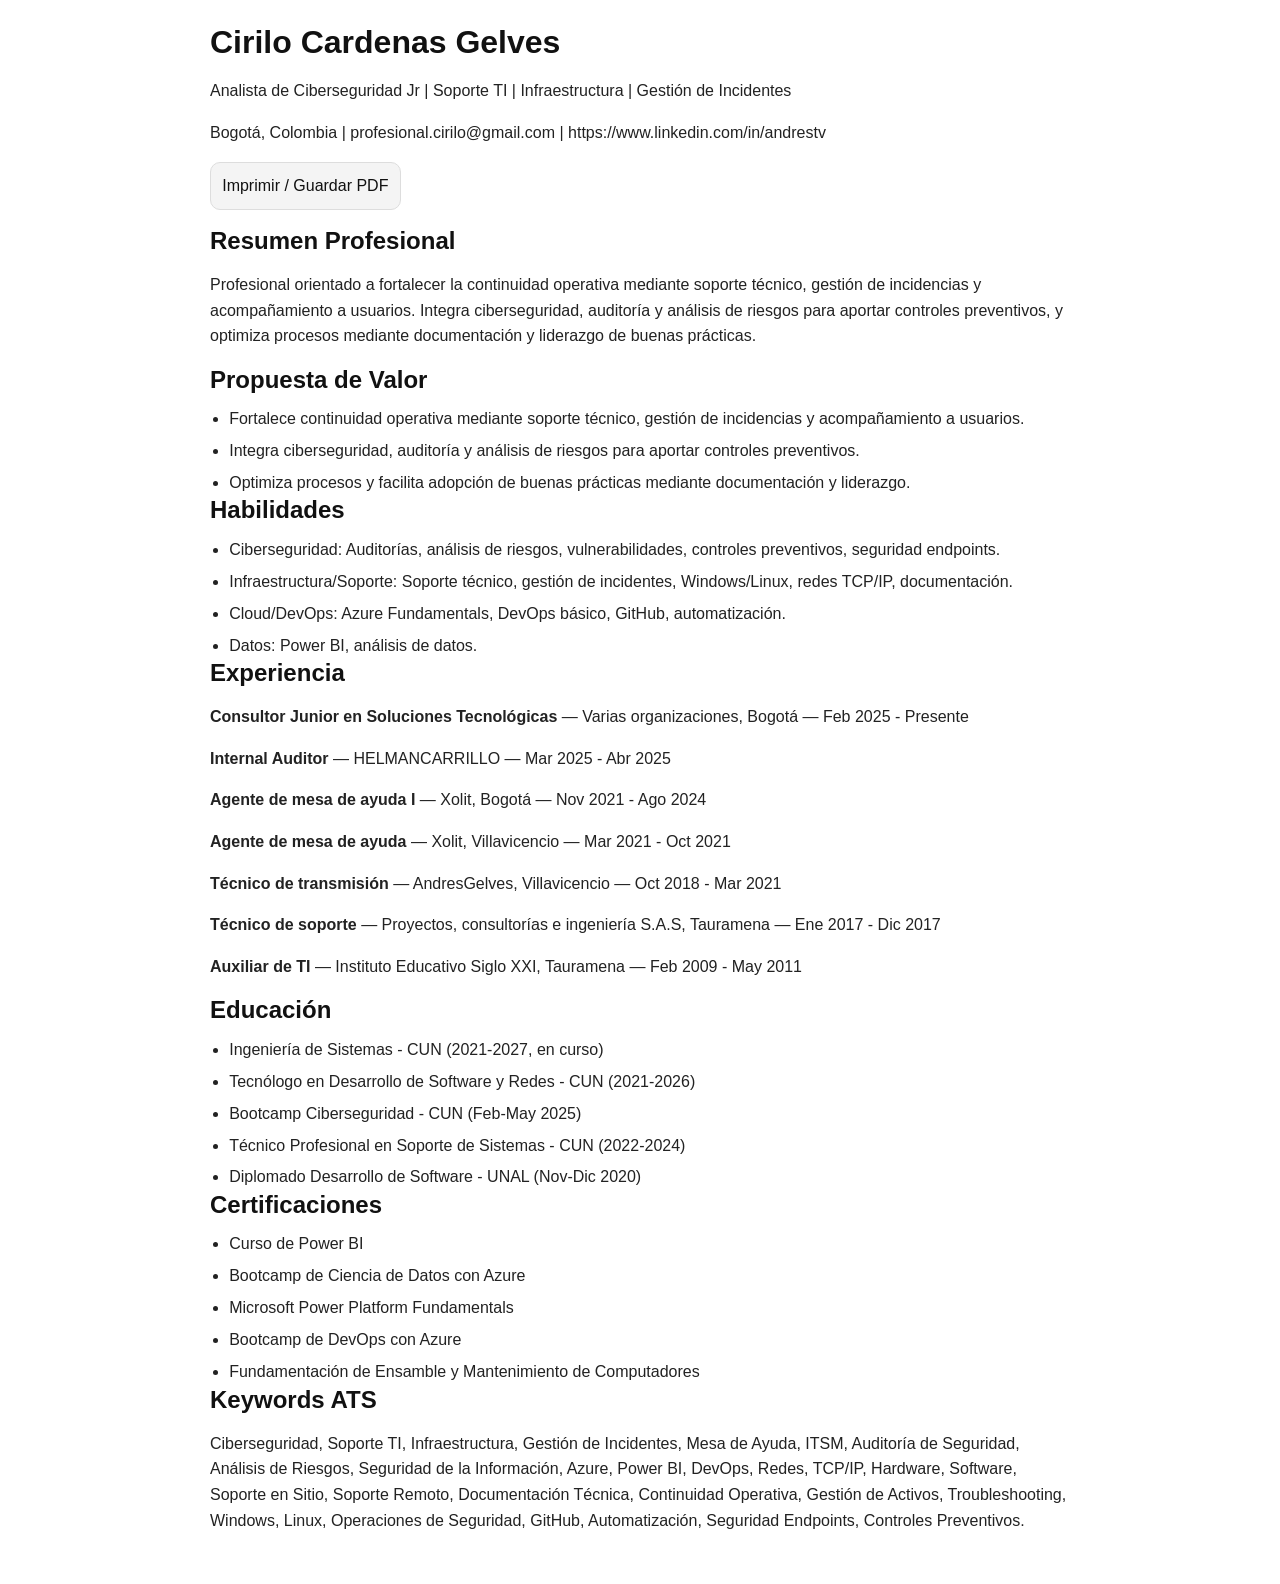
==== ats.html @ eefa68fd "feat: add interactive CV website with ATS-ready page" ====
<!doctype html>
<html lang="es">
  <head>
    <meta charset="UTF-8" />
    <meta name="viewport" content="width=device-width, initial-scale=1.0" />
    <meta
      name="description"
      content="CV ATS de Cirilo Cardenas Gelves para procesos de selección y exportación a PDF."
    />
    <title>CV ATS | Cirilo Cardenas Gelves</title>
    <link rel="stylesheet" href="/assets/css/styles.css" />
  </head>
  <body class="ats-body">
    <main class="ats-wrapper" id="ats-content">
      <header class="ats-header">
        <h1>Cirilo Cardenas Gelves</h1>
        <p>Analista de Ciberseguridad Jr | Soporte TI | Infraestructura | Gestión de Incidentes</p>
        <p>Bogotá, Colombia | profesional.cirilo@gmail.com | https://www.linkedin.com/in/andrestv</p>
        <button type="button" id="print-ats">Imprimir / Guardar PDF</button>
      </header>

      <section>
        <h2>Resumen Profesional</h2>
        <p>
          Profesional orientado a fortalecer la continuidad operativa mediante soporte técnico,
          gestión de incidencias y acompañamiento a usuarios. Integra ciberseguridad, auditoría y
          análisis de riesgos para aportar controles preventivos, y optimiza procesos mediante
          documentación y liderazgo de buenas prácticas.
        </p>
      </section>

      <section>
        <h2>Propuesta de Valor</h2>
        <ul>
          <li>
            Fortalece continuidad operativa mediante soporte técnico, gestión de incidencias y
            acompañamiento a usuarios.
          </li>
          <li>
            Integra ciberseguridad, auditoría y análisis de riesgos para aportar controles
            preventivos.
          </li>
          <li>
            Optimiza procesos y facilita adopción de buenas prácticas mediante documentación y
            liderazgo.
          </li>
        </ul>
      </section>

      <section>
        <h2>Habilidades</h2>
        <ul>
          <li>
            Ciberseguridad: Auditorías, análisis de riesgos, vulnerabilidades, controles
            preventivos, seguridad endpoints.
          </li>
          <li>
            Infraestructura/Soporte: Soporte técnico, gestión de incidentes, Windows/Linux, redes
            TCP/IP, documentación.
          </li>
          <li>Cloud/DevOps: Azure Fundamentals, DevOps básico, GitHub, automatización.</li>
          <li>Datos: Power BI, análisis de datos.</li>
        </ul>
      </section>

      <section>
        <h2>Experiencia</h2>
        <p><strong>Consultor Junior en Soluciones Tecnológicas</strong> — Varias organizaciones, Bogotá — Feb 2025 - Presente</p>
        <p><strong>Internal Auditor</strong> — HELMANCARRILLO — Mar 2025 - Abr 2025</p>
        <p><strong>Agente de mesa de ayuda I</strong> — Xolit, Bogotá — Nov 2021 - Ago 2024</p>
        <p><strong>Agente de mesa de ayuda</strong> — Xolit, Villavicencio — Mar 2021 - Oct 2021</p>
        <p><strong>Técnico de transmisión</strong> — AndresGelves, Villavicencio — Oct 2018 - Mar 2021</p>
        <p><strong>Técnico de soporte</strong> — Proyectos, consultorías e ingeniería S.A.S, Tauramena — Ene 2017 - Dic 2017</p>
        <p><strong>Auxiliar de TI</strong> — Instituto Educativo Siglo XXI, Tauramena — Feb 2009 - May 2011</p>
      </section>

      <section>
        <h2>Educación</h2>
        <ul>
          <li>Ingeniería de Sistemas - CUN (2021-2027, en curso)</li>
          <li>Tecnólogo en Desarrollo de Software y Redes - CUN (2021-2026)</li>
          <li>Bootcamp Ciberseguridad - CUN (Feb-May 2025)</li>
          <li>Técnico Profesional en Soporte de Sistemas - CUN (2022-2024)</li>
          <li>Diplomado Desarrollo de Software - UNAL (Nov-Dic 2020)</li>
        </ul>
      </section>

      <section>
        <h2>Certificaciones</h2>
        <ul>
          <li>Curso de Power BI</li>
          <li>Bootcamp de Ciencia de Datos con Azure</li>
          <li>Microsoft Power Platform Fundamentals</li>
          <li>Bootcamp de DevOps con Azure</li>
          <li>Fundamentación de Ensamble y Mantenimiento de Computadores</li>
        </ul>
      </section>

      <section>
        <h2>Keywords ATS</h2>
        <p>
          Ciberseguridad, Soporte TI, Infraestructura, Gestión de Incidentes, Mesa de Ayuda,
          ITSM, Auditoría de Seguridad, Análisis de Riesgos, Seguridad de la Información, Azure,
          Power BI, DevOps, Redes, TCP/IP, Hardware, Software, Soporte en Sitio, Soporte
          Remoto, Documentación Técnica, Continuidad Operativa, Gestión de Activos,
          Troubleshooting, Windows, Linux, Operaciones de Seguridad, GitHub, Automatización,
          Seguridad Endpoints, Controles Preventivos.
        </p>
      </section>
    </main>

    <script src="/assets/js/app.js"></script>
  </body>
</html>
---- assets/css/styles.css ----
:root {
  --bg: #081529;
  --surface: #10233f;
  --surface-2: #17345f;
  --text: #e7eef8;
  --muted: #b7c6da;
  --accent: #5fa8ff;
  --border: #28466f;
  --highlight: #ffe78a;
  --shadow: 0 8px 24px rgba(0, 0, 0, 0.25);
}

body.theme-light {
  --bg: #f3f7fc;
  --surface: #ffffff;
  --surface-2: #ecf3fb;
  --text: #162338;
  --muted: #4d607c;
  --accent: #005ecb;
  --border: #d5e1f0;
  --highlight: #fff3a8;
  --shadow: 0 8px 24px rgba(10, 42, 88, 0.08);
}

* {
  box-sizing: border-box;
}

html {
  scroll-behavior: smooth;
}

body {
  margin: 0;
  font-family: Inter, Segoe UI, Roboto, Helvetica, Arial, sans-serif;
  line-height: 1.6;
  background: var(--bg);
  color: var(--text);
}

a {
  color: var(--accent);
  text-decoration: none;
}

a:hover {
  text-decoration: underline;
}

.container {
  width: min(1120px, 92%);
  margin: 0 auto;
}

.site-header {
  position: sticky;
  top: 0;
  z-index: 10;
  background: color-mix(in srgb, var(--bg) 88%, transparent);
  backdrop-filter: blur(10px);
  border-bottom: 1px solid var(--border);
}

.header-inner {
  display: flex;
  justify-content: space-between;
  align-items: center;
  gap: 1rem;
  padding: 0.8rem 0;
}

.brand {
  font-weight: 700;
  font-size: 1.05rem;
}

.nav-list {
  margin: 0;
  padding: 0;
  list-style: none;
  display: flex;
  flex-wrap: wrap;
  gap: 0.8rem;
}

.page-grid {
  display: grid;
  grid-template-columns: 290px 1fr;
  gap: 1.2rem;
  padding: 1.2rem 0 2rem;
}

.sidebar {
  position: sticky;
  top: 78px;
  align-self: start;
  display: grid;
  gap: 1rem;
}

.main-content {
  display: grid;
  gap: 1rem;
}

.card {
  background: var(--surface);
  border: 1px solid var(--border);
  border-radius: 14px;
  padding: 1rem;
  box-shadow: var(--shadow);
}

.card-title {
  margin: 0 0 0.7rem;
  font-size: 1rem;
}

.headline {
  color: var(--muted);
  margin-top: -0.2rem;
}

h1,
h2,
h3 {
  line-height: 1.25;
}

h1 {
  margin: 0;
}

h2 {
  margin: 0 0 0.7rem;
}

ul,
ol {
  margin: 0;
  padding-left: 1.2rem;
}

li + li {
  margin-top: 0.4rem;
}

input[type='search'],
button,
.button {
  width: 100%;
  border-radius: 10px;
  border: 1px solid var(--border);
  background: var(--surface-2);
  color: var(--text);
  padding: 0.65rem 0.7rem;
  font: inherit;
}

.actions {
  display: grid;
  gap: 0.55rem;
}

button,
.button {
  cursor: pointer;
  text-align: center;
  display: inline-block;
}

.button:hover,
button:hover {
  filter: brightness(1.08);
  text-decoration: none;
}

.search-count {
  margin: 0.5rem 0 0;
  color: var(--muted);
  font-size: 0.9rem;
}

mark.cv-highlight {
  background: var(--highlight);
  color: #1a1a1a;
  padding: 0 0.1em;
  border-radius: 0.15em;
}

.site-footer {
  border-top: 1px solid var(--border);
  padding: 0.9rem 0;
  color: var(--muted);
}

.sr-only {
  position: absolute;
  width: 1px;
  height: 1px;
  padding: 0;
  margin: -1px;
  overflow: hidden;
  clip: rect(0, 0, 0, 0);
  white-space: nowrap;
  border: 0;
}

.ats-body {
  background: #fff;
  color: #121212;
}

.ats-wrapper {
  width: min(860px, 92%);
  margin: 1.2rem auto 2rem;
  padding: 0.2rem 0;
}

.ats-wrapper h1,
.ats-wrapper h2,
.ats-wrapper h3 {
  color: #111;
}

.ats-wrapper p,
.ats-wrapper li {
  color: #222;
}

.ats-header {
  margin-bottom: 1rem;
}

.ats-header button {
  width: auto;
  background: #f4f4f4;
  color: #111;
  border-color: #ddd;
}

@media (max-width: 920px) {
  .page-grid {
    grid-template-columns: 1fr;
  }

  .sidebar {
    position: static;
  }
}

@media (max-width: 640px) {
  .header-inner {
    flex-direction: column;
    align-items: flex-start;
  }

  .nav-list {
    gap: 0.6rem;
  }
}

@media print {
  .site-header,
  .sidebar,
  .site-footer,
  #print-ats {
    display: none !important;
  }

  body,
  .ats-body {
    background: #fff !important;
    color: #000 !important;
  }

  .container,
  .page-grid,
  .main-content,
  .ats-wrapper {
    width: 100% !important;
    max-width: 100% !important;
    margin: 0 !important;
    padding: 0 !important;
    display: block !important;
  }

  .card {
    box-shadow: none !important;
    border: none !important;
    border-radius: 0 !important;
    padding: 0 0 0.7rem !important;
    break-inside: avoid;
    background: transparent !important;
  }

  a {
    color: #000 !important;
    text-decoration: none !important;
  }

  mark.cv-highlight {
    background: transparent !important;
    color: #000 !important;
    font-weight: 600;
  }
}
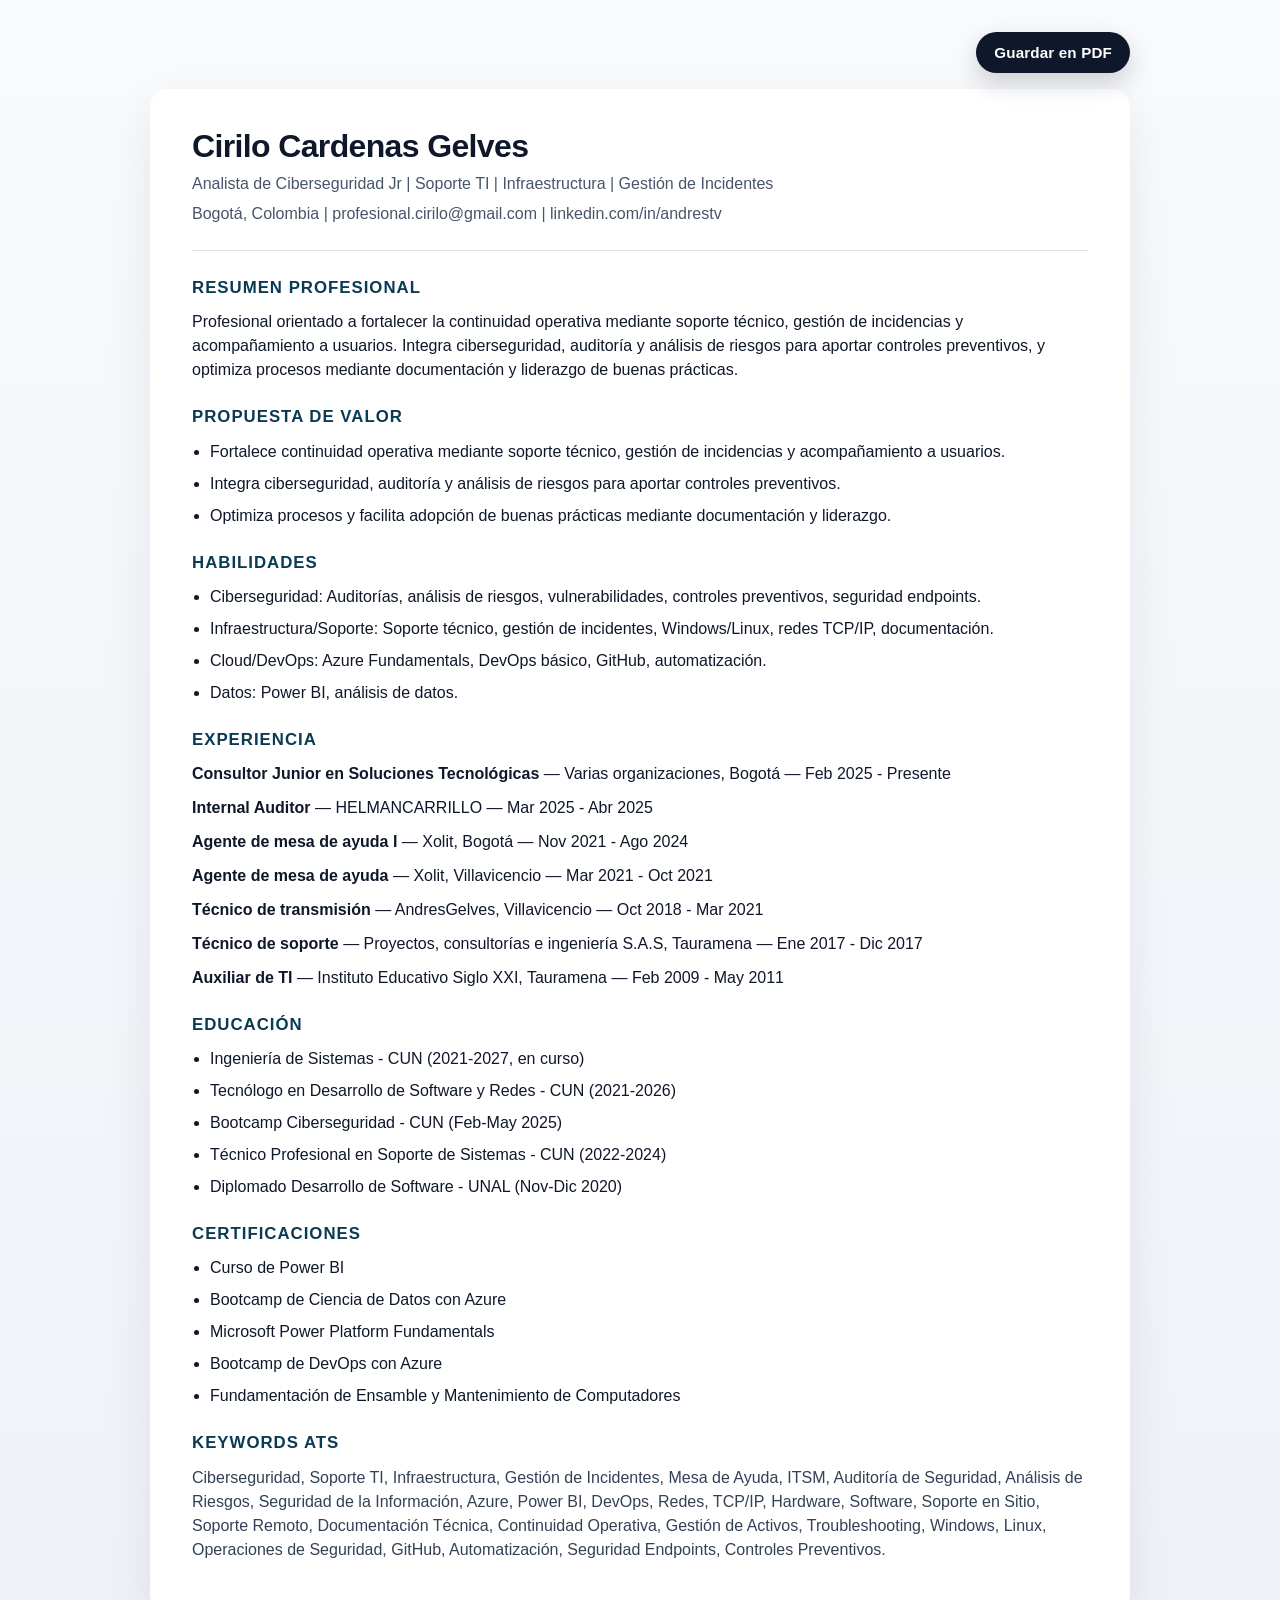
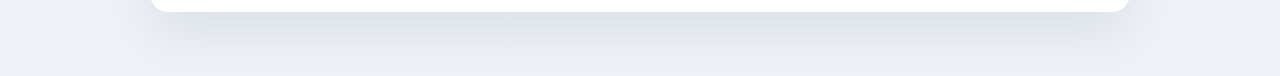
==== commit d4aa8003: "Update ats.html Se actualiza y agregan funcionalidades" ====
--- a/ats.html
+++ b/ats.html
@@ -1,22 +1,235 @@
 <!doctype html>
 <html lang="es">
-  <head>
-    <meta charset="UTF-8" />
-    <meta name="viewport" content="width=device-width, initial-scale=1.0" />
-    <meta
-      name="description"
-      content="CV ATS de Cirilo Cardenas Gelves para procesos de selección y exportación a PDF."
-    />
-    <title>CV ATS | Cirilo Cardenas Gelves</title>
-    <link rel="stylesheet" href="/assets/css/styles.css" />
-  </head>
-  <body class="ats-body">
+<head>
+  <meta charset="UTF-8" />
+  <meta name="viewport" content="width=device-width, initial-scale=1.0" />
+  <meta
+    name="description"
+    content="CV ATS de Cirilo Cardenas Gelves para procesos de selección y exportación a PDF."
+  />
+  <title>CV ATS | Cirilo Cardenas Gelves</title>
+
+  <style>
+    :root {
+      --bg: #eef2f7;
+      --paper: #ffffff;
+      --text: #0f172a;
+      --muted: #475569;
+      --line: #dbe3ee;
+      --accent: #0f172a;
+      --accent-hover: #1e293b;
+      --shadow: 0 20px 50px rgba(15, 23, 42, 0.08);
+      --radius: 18px;
+    }
+
+    * {
+      box-sizing: border-box;
+    }
+
+    html {
+      scroll-behavior: smooth;
+    }
+
+    body {
+      margin: 0;
+      font-family: "Segoe UI", Arial, sans-serif;
+      background: linear-gradient(180deg, #f8fafc 0%, var(--bg) 100%);
+      color: var(--text);
+      line-height: 1.5;
+      padding: 32px 16px 64px;
+    }
+
+    .ats-shell {
+      max-width: 980px;
+      margin: 0 auto;
+    }
+
+    .screen-toolbar {
+      display: flex;
+      justify-content: flex-end;
+      margin-bottom: 16px;
+    }
+
+    .print-btn {
+      appearance: none;
+      border: 0;
+      border-radius: 999px;
+      background: var(--accent);
+      color: #fff;
+      padding: 12px 18px;
+      font-size: 0.95rem;
+      font-weight: 600;
+      letter-spacing: 0.01em;
+      cursor: pointer;
+      box-shadow: 0 10px 25px rgba(15, 23, 42, 0.18);
+      transition: transform 0.18s ease, background 0.18s ease, box-shadow 0.18s ease;
+    }
+
+    .print-btn:hover {
+      background: var(--accent-hover);
+      transform: translateY(-1px);
+      box-shadow: 0 14px 30px rgba(15, 23, 42, 0.2);
+    }
+
+    .print-btn:focus-visible {
+      outline: 3px solid #93c5fd;
+      outline-offset: 3px;
+    }
+
+    .ats-wrapper {
+      background: var(--paper);
+      border-radius: var(--radius);
+      box-shadow: var(--shadow);
+      padding: 40px 42px;
+    }
+
+    .ats-header {
+      border-bottom: 1px solid var(--line);
+      padding-bottom: 18px;
+      margin-bottom: 24px;
+    }
+
+    .ats-header h1 {
+      margin: 0 0 8px;
+      font-size: 2rem;
+      line-height: 1.1;
+      letter-spacing: -0.02em;
+    }
+
+    .ats-header p {
+      margin: 6px 0;
+      color: var(--muted);
+    }
+
+    section {
+      margin-bottom: 22px;
+    }
+
+    section:last-child {
+      margin-bottom: 0;
+    }
+
+    h2 {
+      margin: 0 0 10px;
+      font-size: 1.05rem;
+      text-transform: uppercase;
+      letter-spacing: 0.06em;
+      color: #0b3a53;
+    }
+
+    p {
+      margin: 0 0 10px;
+    }
+
+    ul {
+      margin: 0;
+      padding-left: 18px;
+    }
+
+    li {
+      margin-bottom: 8px;
+    }
+
+    .job {
+      margin-bottom: 10px;
+    }
+
+    .job strong {
+      color: var(--text);
+    }
+
+    .contact-link {
+      color: inherit;
+      text-decoration: none;
+      word-break: break-word;
+    }
+
+    .contact-link:hover {
+      text-decoration: underline;
+    }
+
+    .keywords {
+      color: #334155;
+    }
+
+    @media (max-width: 720px) {
+      body {
+        padding: 20px 12px 40px;
+      }
+
+      .ats-wrapper {
+        padding: 26px 20px;
+        border-radius: 14px;
+      }
+
+      .ats-header h1 {
+        font-size: 1.7rem;
+      }
+
+      .screen-toolbar {
+        margin-bottom: 12px;
+      }
+
+      .print-btn {
+        width: 100%;
+      }
+    }
+
+    @page {
+      size: A4;
+      margin: 12mm;
+    }
+
+    @media print {
+      body {
+        background: #fff;
+        padding: 0;
+      }
+
+      .screen-toolbar {
+        display: none !important;
+      }
+
+      .ats-shell {
+        max-width: 100%;
+        margin: 0;
+      }
+
+      .ats-wrapper {
+        box-shadow: none;
+        border-radius: 0;
+        padding: 0;
+      }
+
+      a {
+        color: inherit;
+        text-decoration: none;
+      }
+
+      section {
+        break-inside: avoid;
+        page-break-inside: avoid;
+      }
+    }
+  </style>
+</head>
+<body>
+  <div class="ats-shell">
+    <div class="screen-toolbar">
+      <button type="button" id="print-ats" class="print-btn" aria-label="Guardar CV en PDF o imprimir">
+        Guardar en PDF
+      </button>
+    </div>
+
     <main class="ats-wrapper" id="ats-content">
       <header class="ats-header">
         <h1>Cirilo Cardenas Gelves</h1>
         <p>Analista de Ciberseguridad Jr | Soporte TI | Infraestructura | Gestión de Incidentes</p>
-        <p>Bogotá, Colombia | profesional.cirilo@gmail.com | https://www.linkedin.com/in/andrestv</p>
-        <button type="button" id="print-ats">Imprimir / Guardar PDF</button>
+        <p>
+          Bogotá, Colombia |
+          <a class="contact-link" href="mailto:profesional.cirilo@gmail.com">profesional.cirilo@gmail.com</a> |
+          <a class="contact-link" href="https://www.linkedin.com/in/andrestv" target="_blank" rel="noopener noreferrer">linkedin.com/in/andrestv</a>
+        </p>
       </header>
 
       <section>
@@ -32,32 +245,17 @@
       <section>
         <h2>Propuesta de Valor</h2>
         <ul>
-          <li>
-            Fortalece continuidad operativa mediante soporte técnico, gestión de incidencias y
-            acompañamiento a usuarios.
-          </li>
-          <li>
-            Integra ciberseguridad, auditoría y análisis de riesgos para aportar controles
-            preventivos.
-          </li>
-          <li>
-            Optimiza procesos y facilita adopción de buenas prácticas mediante documentación y
-            liderazgo.
-          </li>
+          <li>Fortalece continuidad operativa mediante soporte técnico, gestión de incidencias y acompañamiento a usuarios.</li>
+          <li>Integra ciberseguridad, auditoría y análisis de riesgos para aportar controles preventivos.</li>
+          <li>Optimiza procesos y facilita adopción de buenas prácticas mediante documentación y liderazgo.</li>
         </ul>
       </section>
 
       <section>
         <h2>Habilidades</h2>
         <ul>
-          <li>
-            Ciberseguridad: Auditorías, análisis de riesgos, vulnerabilidades, controles
-            preventivos, seguridad endpoints.
-          </li>
-          <li>
-            Infraestructura/Soporte: Soporte técnico, gestión de incidentes, Windows/Linux, redes
-            TCP/IP, documentación.
-          </li>
+          <li>Ciberseguridad: Auditorías, análisis de riesgos, vulnerabilidades, controles preventivos, seguridad endpoints.</li>
+          <li>Infraestructura/Soporte: Soporte técnico, gestión de incidentes, Windows/Linux, redes TCP/IP, documentación.</li>
           <li>Cloud/DevOps: Azure Fundamentals, DevOps básico, GitHub, automatización.</li>
           <li>Datos: Power BI, análisis de datos.</li>
         </ul>
@@ -65,13 +263,13 @@
 
       <section>
         <h2>Experiencia</h2>
-        <p><strong>Consultor Junior en Soluciones Tecnológicas</strong> — Varias organizaciones, Bogotá — Feb 2025 - Presente</p>
-        <p><strong>Internal Auditor</strong> — HELMANCARRILLO — Mar 2025 - Abr 2025</p>
-        <p><strong>Agente de mesa de ayuda I</strong> — Xolit, Bogotá — Nov 2021 - Ago 2024</p>
-        <p><strong>Agente de mesa de ayuda</strong> — Xolit, Villavicencio — Mar 2021 - Oct 2021</p>
-        <p><strong>Técnico de transmisión</strong> — AndresGelves, Villavicencio — Oct 2018 - Mar 2021</p>
-        <p><strong>Técnico de soporte</strong> — Proyectos, consultorías e ingeniería S.A.S, Tauramena — Ene 2017 - Dic 2017</p>
-        <p><strong>Auxiliar de TI</strong> — Instituto Educativo Siglo XXI, Tauramena — Feb 2009 - May 2011</p>
+        <p class="job"><strong>Consultor Junior en Soluciones Tecnológicas</strong> — Varias organizaciones, Bogotá — Feb 2025 - Presente</p>
+        <p class="job"><strong>Internal Auditor</strong> — HELMANCARRILLO — Mar 2025 - Abr 2025</p>
+        <p class="job"><strong>Agente de mesa de ayuda I</strong> — Xolit, Bogotá — Nov 2021 - Ago 2024</p>
+        <p class="job"><strong>Agente de mesa de ayuda</strong> — Xolit, Villavicencio — Mar 2021 - Oct 2021</p>
+        <p class="job"><strong>Técnico de transmisión</strong> — AndresGelves, Villavicencio — Oct 2018 - Mar 2021</p>
+        <p class="job"><strong>Técnico de soporte</strong> — Proyectos, consultorías e ingeniería S.A.S, Tauramena — Ene 2017 - Dic 2017</p>
+        <p class="job"><strong>Auxiliar de TI</strong> — Instituto Educativo Siglo XXI, Tauramena — Feb 2009 - May 2011</p>
       </section>
 
       <section>
@@ -98,7 +296,7 @@
 
       <section>
         <h2>Keywords ATS</h2>
-        <p>
+        <p class="keywords">
           Ciberseguridad, Soporte TI, Infraestructura, Gestión de Incidentes, Mesa de Ayuda,
           ITSM, Auditoría de Seguridad, Análisis de Riesgos, Seguridad de la Información, Azure,
           Power BI, DevOps, Redes, TCP/IP, Hardware, Software, Soporte en Sitio, Soporte
@@ -108,7 +306,18 @@
         </p>
       </section>
     </main>
-
-    <script src="/assets/js/app.js"></script>
-  </body>
+  </div>
+
+  <script>
+    document.addEventListener('DOMContentLoaded', function () {
+      const printButton = document.getElementById('print-ats');
+
+      if (!printButton) return;
+
+      printButton.addEventListener('click', function () {
+        window.print();
+      });
+    });
+  </script>
+</body>
 </html>
